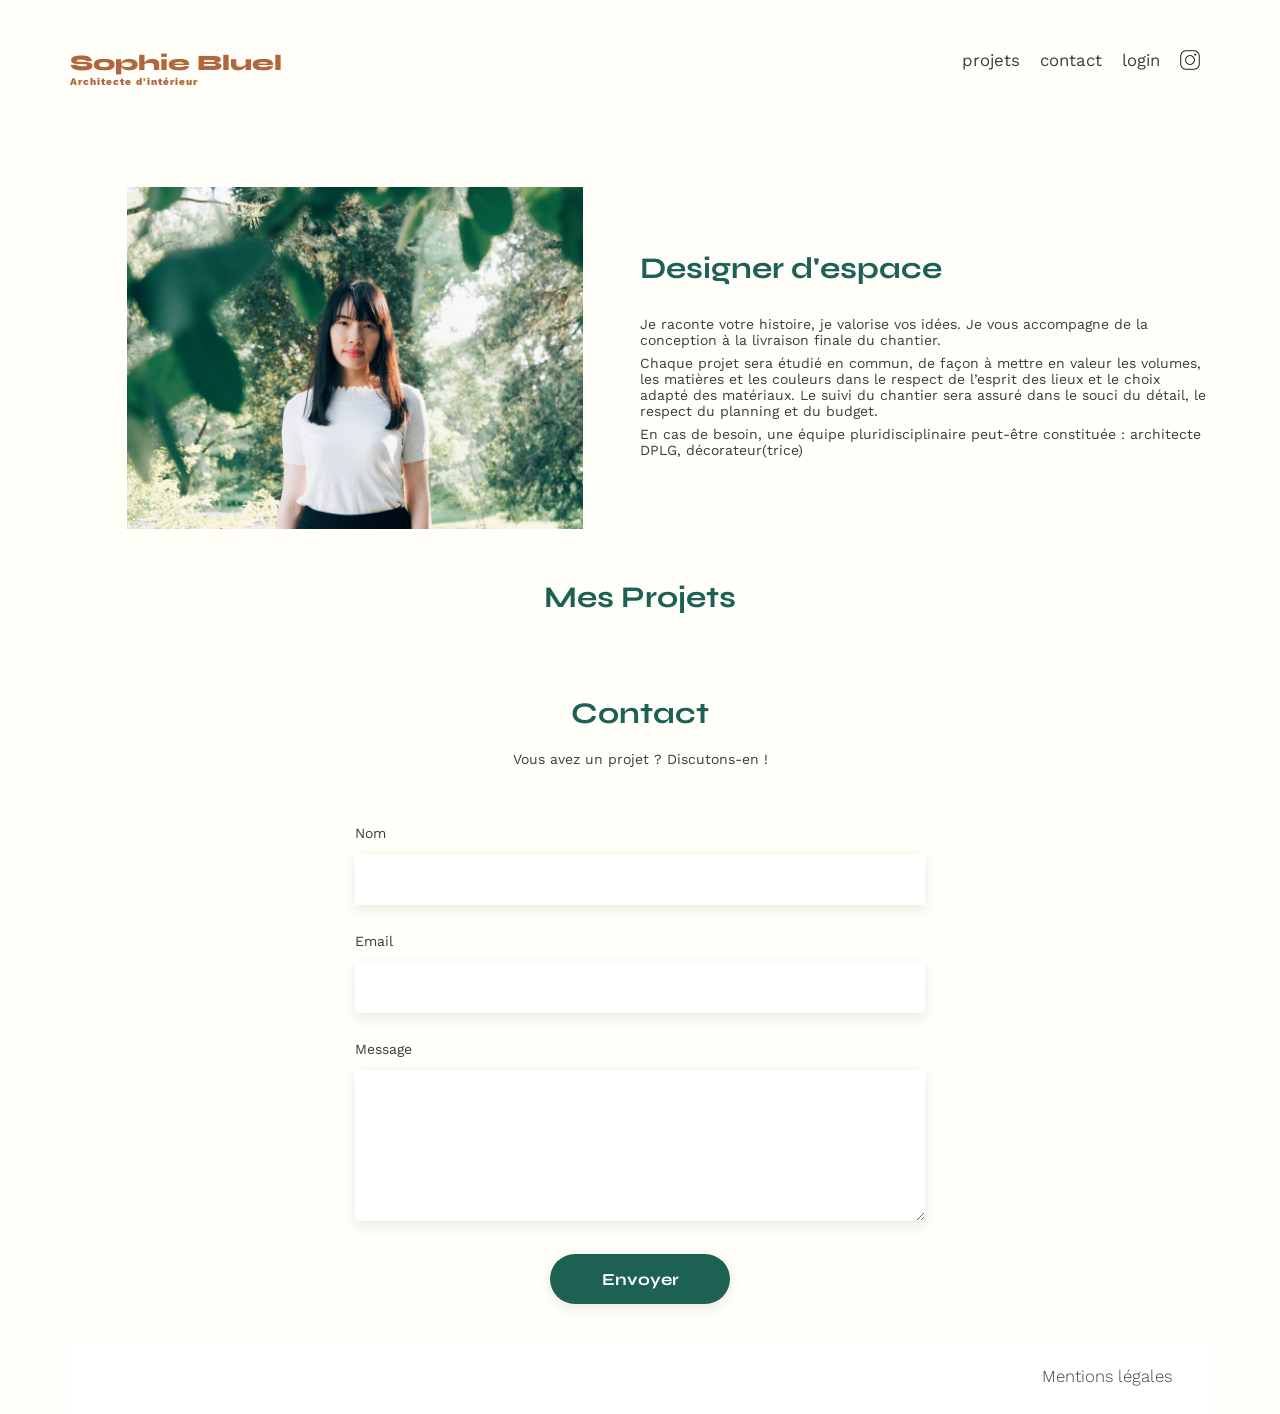
==== FrontEnd/index.html @ 638d8d68 "Improve CSS to better match Figma design" ====
<!DOCTYPE html>
<html lang="fr">

<head>
	<meta charset="UTF-8">
	<title>Sophie Bluel - Architecte d'intérieur</title>
	<meta name="viewport" content="width=device-width, initial-scale=1.0">
	<link rel="preconnect" href="https://fonts.googleapis.com">
	<link rel="preconnect" href="https://fonts.gstatic.com" crossorigin>
	<link href="https://fonts.googleapis.com/css2?family=Syne:wght@700;800&family=Work+Sans&display=swap"
		rel="stylesheet">
	<meta name="description" content="">
	<link rel="stylesheet" href="./assets/style.css">

</head>

<body>
	<header>
		<h1>Sophie Bluel <span>Architecte d'intérieur</span></h1>
		<nav>
			<ul>
				<li>projets</li>
				<li><a href="#contact">contact</a></li>
				<li><a href="login.html" class="login-link">login</a></li>
				<li><img src="./assets/icons/instagram.png" alt="Instagram" class="instagram-icon"></li>
			</ul>
		</nav>
	</header>
	<main>
		<section id="introduction">
			<figure>
				<img src="./assets/images/sophie-bluel.png" alt="">
			</figure>
			<article>
				<h2>Designer d'espace</h2>
				<p>Je raconte votre histoire, je valorise vos idées. Je vous accompagne de la conception à la livraison
					finale du chantier.</p>
				<p>Chaque projet sera étudié en commun, de façon à mettre en valeur les volumes, les matières et les
					couleurs dans le respect de l’esprit des lieux et le choix adapté des matériaux. Le suivi du
					chantier sera assuré dans le souci du détail, le respect du planning et du budget.</p>
				<p>En cas de besoin, une équipe pluridisciplinaire peut-être constituée : architecte DPLG,
					décorateur(trice)</p>
			</article>
		</section>
		<section id="portfolio">
			<h2>Mes Projets</h2>
			<div class="gallery"></div>
		</section>
		<section id="contact">
			<h2>Contact</h2>
			<p>Vous avez un projet ? Discutons-en !</p>
			<form action="#" method="post">
				<label for="name">Nom</label>
				<input type="text" name="name" id="name">
				<label for="email">Email</label>
				<input type="email" name="email" id="email">
				<label for="message">Message</label>
				<textarea name="message" id="message" cols="30" rows="10"></textarea>
				<input type="submit" value="Envoyer">
			</form>
		</section>
	</main>

	<footer>
		<p></p>
		<nav>
			<ul>
				<li>Mentions légales</li>
			</ul>
		</nav>
	</footer>
	<script type="module" src="js/api.js"></script>
	<script type="module" src="js/gallery.js"></script>
</body>

</html>
---- FrontEnd/assets/style.css ----
*,
*::before,
*:after{
	margin: 0;
	padding: 0;
	box-sizing: border-box;
}

:root{
	--main-color: rgba(61, 61, 61, 1);
	--main-background-color:rgba(255, 254, 248, 1);
}

body {
	max-width: 1140px;
	margin: auto;
	font-family: 'Work Sans';
	font-size: 14px;
	background-color: var(--main-background-color) ;
	display: flex;
	flex-direction: column;
	min-height: 100vh;
	color: var(--main-color)
}

a{
	text-decoration: none;
	color: var(--main-color);
	
}

ol,
ul {
	list-style: none;
}

main{
	flex: 1;
}

header {
	display: flex;
	justify-content: space-between;
	margin: 50px 0
}

header nav ul{
	display: flex;
	align-items: center;
}


.instagram-icon{
	width: 20px;
	display: block;

}

.login-link {
	cursor: pointer;
}

section {
	margin: 50px 0
}

h1 {
	display: flex;
	flex-direction: column;
	font-family: 'Syne';
	font-size: 22px;
	font-weight: 800;
	color: #B1663C
}

h1>span {
	font-family: 'Work Sans';
	font-size: 10px;
	letter-spacing: 0.1em;
	;
}

h2 {
	font-family: 'Syne';
	font-weight: 700;
	font-size: 30px;
	color: #1D6154
}

nav ul {
	display: flex;
	align-items: center;
	list-style-type: none;
}

nav li {
	padding: 0 10px;
	font-size: 1.2em;
}

li:hover {
	color: #B1663C;
}

#introduction {
	display: flex;
	align-items: center;
}

#introduction figure {
	flex: 1
}

#introduction img {
	display: block;
	margin: auto;
	width: 80%;
}

#introduction article {
	flex: 1
}

#introduction h2 {
	margin-bottom: 1em;
}

#introduction p {
	margin-bottom: 0.5em;
}

.filters-container {
	display: flex;
	justify-content: center;
	gap: 15px;
}

#portfolio h2 {
	text-align: center;
	margin-bottom: 1em;
}

/********** Filters buttons ************/
.filters-container button {
	font-family: "syne";
	font-weight: 700;
	font-size: 16px;
	font-style: bold;
	margin-bottom: 30px;
	border: 1px solid rgba(29, 97, 84, 1);
	background-color: transparent;
	padding: 8px 20px;
	border-radius: 60px;
	color: rgba(29, 97, 84, 1);
	transition: transform .3s ease, background-color .3s ease, color .3s ease;
}

.filters-container button:active {
	transform: translateY(2px);
}

.filters-container button:focus {
	background-color: #1D6154;
	color: white;
}

/*****************************************/

.gallery {
	width: 100%;
	display: grid;
	grid-template-columns: 1fr 1fr 1fr;
	grid-column-gap: 20px;
	grid-row-gap: 20px;
}

.gallery img {
	width: 100%;

}

#contact {
	width: 50%;
	margin: auto;
}

#contact>* {
	text-align: center;

}

#contact h2 {
	margin-bottom: 20px;
}

#contact form {
	text-align: left;
	margin-top: 30px;
	display: flex;
	flex-direction: column;
}

#contact input {
	height: 50px;
	font-size: 1.2em;
	border: none;
	box-shadow: 0px 4px 14px rgba(0, 0, 0, 0.09);
}

#contact label {
	margin: 2em 0 1em 0;
}

#contact textarea {
	border: none;
	box-shadow: 0px 4px 14px rgba(0, 0, 0, 0.09);
}

input[type="submit"] {
	font-family: 'Syne';
	font-weight: 700;
	color: white;
	background-color: #1D6154;
	margin: 2em auto;
	width: 180px;
	text-align: center;
	border-radius: 60px;
}

footer {
	background-color: white;
}



footer nav ul {
	display: flex;
	justify-content: flex-end;
	margin: 2em;
	font-weight: 300;
}


#login {
	display: flex;
	justify-content: center;
	align-items: center;
}

#login form {
	display: flex;
	flex-direction: column;
	justify-content: center;
	align-items: center;
	gap: 35px;
}

#login a{
	color: rgba(61, 61, 61, 1);
	text-decoration:underline;
}

.input-container {
	display: flex;
	flex-direction: column;
	gap: 8px;
}

#connect {
	margin: 0;
	border: none;
	padding: 10px 15px;
}

#mail,
#password {
	width: 379px;
	height: 51px;
	border: none;
	box-shadow: 0 4px 14px rgba(0, 0, 0, 0.09);
}

label {
	font-weight: 500px;
}
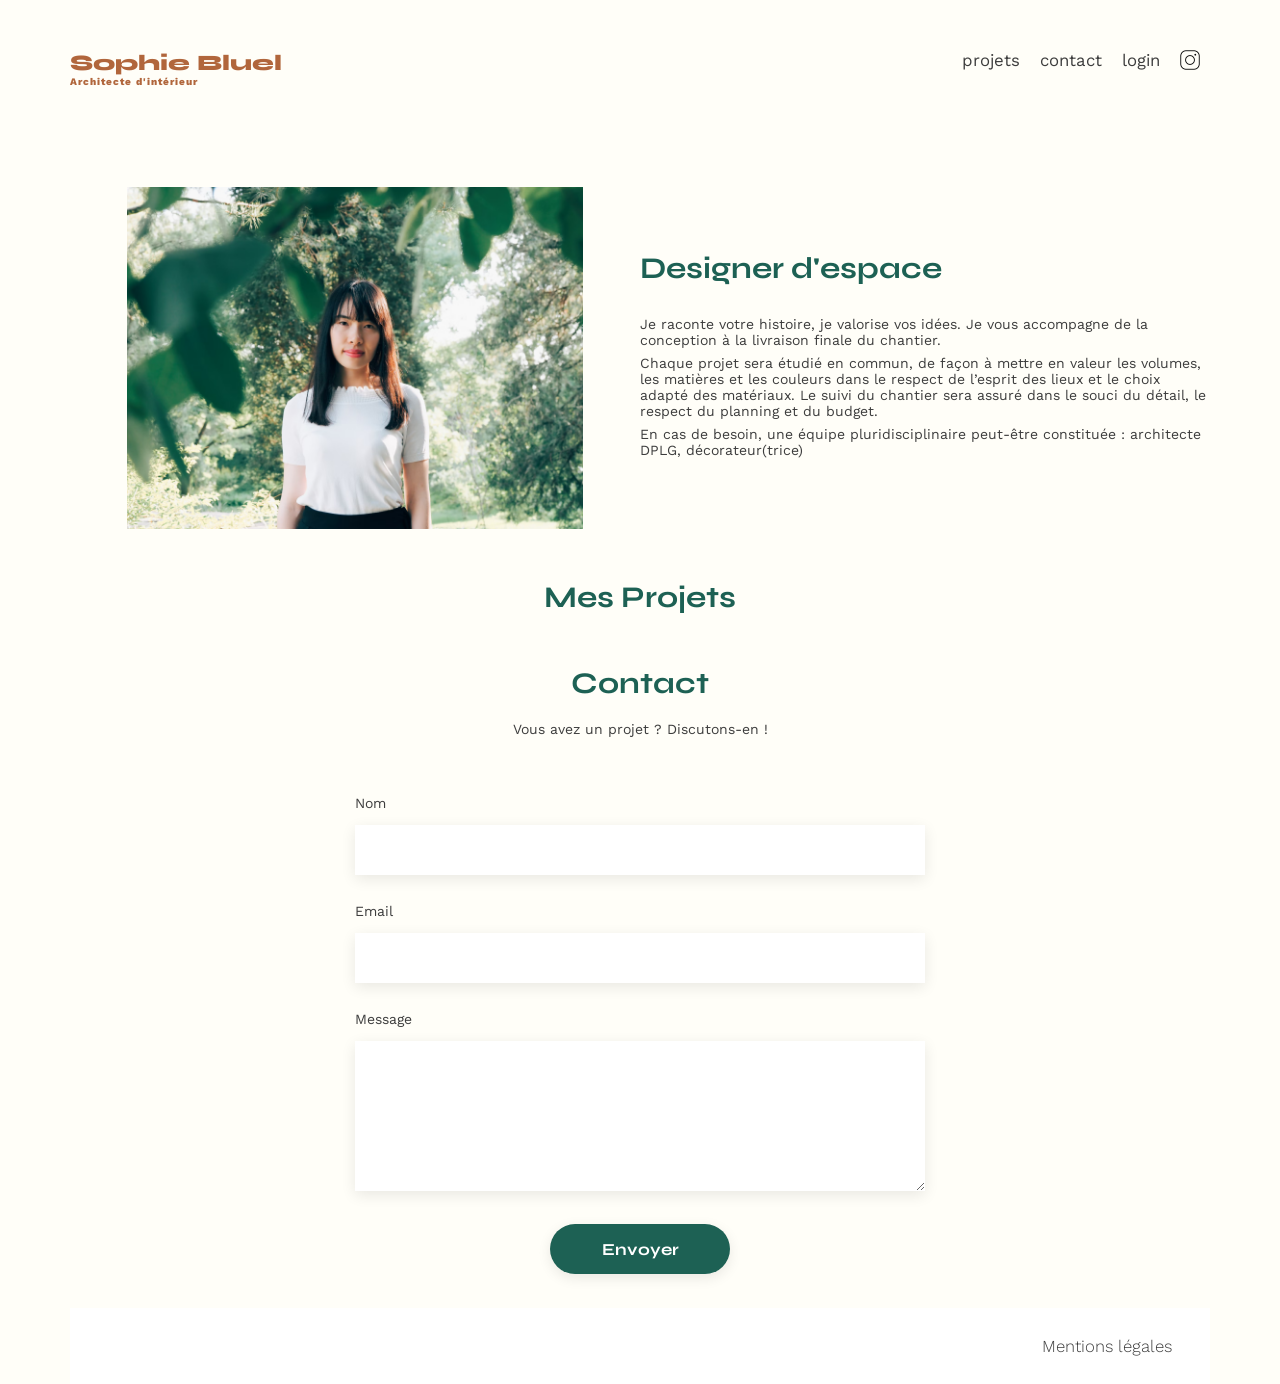
==== commit d94752cf: "Add edit button" ====
--- a/FrontEnd/index.html
+++ b/FrontEnd/index.html
@@ -43,7 +43,7 @@
 			</article>
 		</section>
 		<section id="portfolio">
-			<h2>Mes Projets</h2>
+			<h2 class="portfolio-title">Mes Projets</h2>
 			<div class="gallery"></div>
 		</section>
 		<section id="contact">
@@ -69,8 +69,11 @@
 			</ul>
 		</nav>
 	</footer>
-	<script type="module" src="js/api.js"></script>
-	<script type="module" src="js/gallery.js"></script>
+	<script type="module" src="./js/api.js"></script>
+	<script type="module" src="./js/gallery.js"></script>
+	<script type="module" src="./js/edit.js"></script>
+	<script type="module" src="./js/logout.js"></script>
+
 </body>
 
 </html>
--- a/FrontEnd/assets/style.css
+++ b/FrontEnd/assets/style.css
@@ -23,6 +23,20 @@
 	color: var(--main-color)
 }
 
+.editing-mode-hero{
+	height: 59px;
+	background-color: rgba(0, 0, 0, 1);
+	color: white;
+	display: flex;
+	justify-content: center;
+	align-items: center;
+	gap: 10px;
+}
+
+.edit-mode-icon{
+	height: 15.58px;
+}
+
 a{
 	text-decoration: none;
 	color: var(--main-color);
@@ -133,12 +147,41 @@
 	display: flex;
 	justify-content: center;
 	gap: 15px;
-}
-
-#portfolio h2 {
+	margin-top: 1rem;
+}
+
+/******* Editing mode *********/
+.portfolio-header{
+	display: flex;
+	justify-content: center;
+	align-items: center;
+	gap: 40px;
+	margin: 92px 0;
+}
+
+.editing-button{
+	display: flex;
+	gap: 10px;
+	border: none;
+	background: none;
+	font-size: 14px;
+	font-family:"work sans";
+	cursor: pointer;
+	transition: transform .1s ease;
+}
+
+.editing-button:active{
+	transform: translateY(2px);
+}
+
+.editing-button img{
+	height: 15.58px;
+}
+
+#portfolio h2{
 	text-align: center;
-	margin-bottom: 1em;
-}
+}
+
 
 /********** Filters buttons ************/
 .filters-container button {
@@ -282,4 +325,8 @@
 
 label {
 	font-weight: 500px;
+}
+
+.login-error-message{
+	color: red;
 }
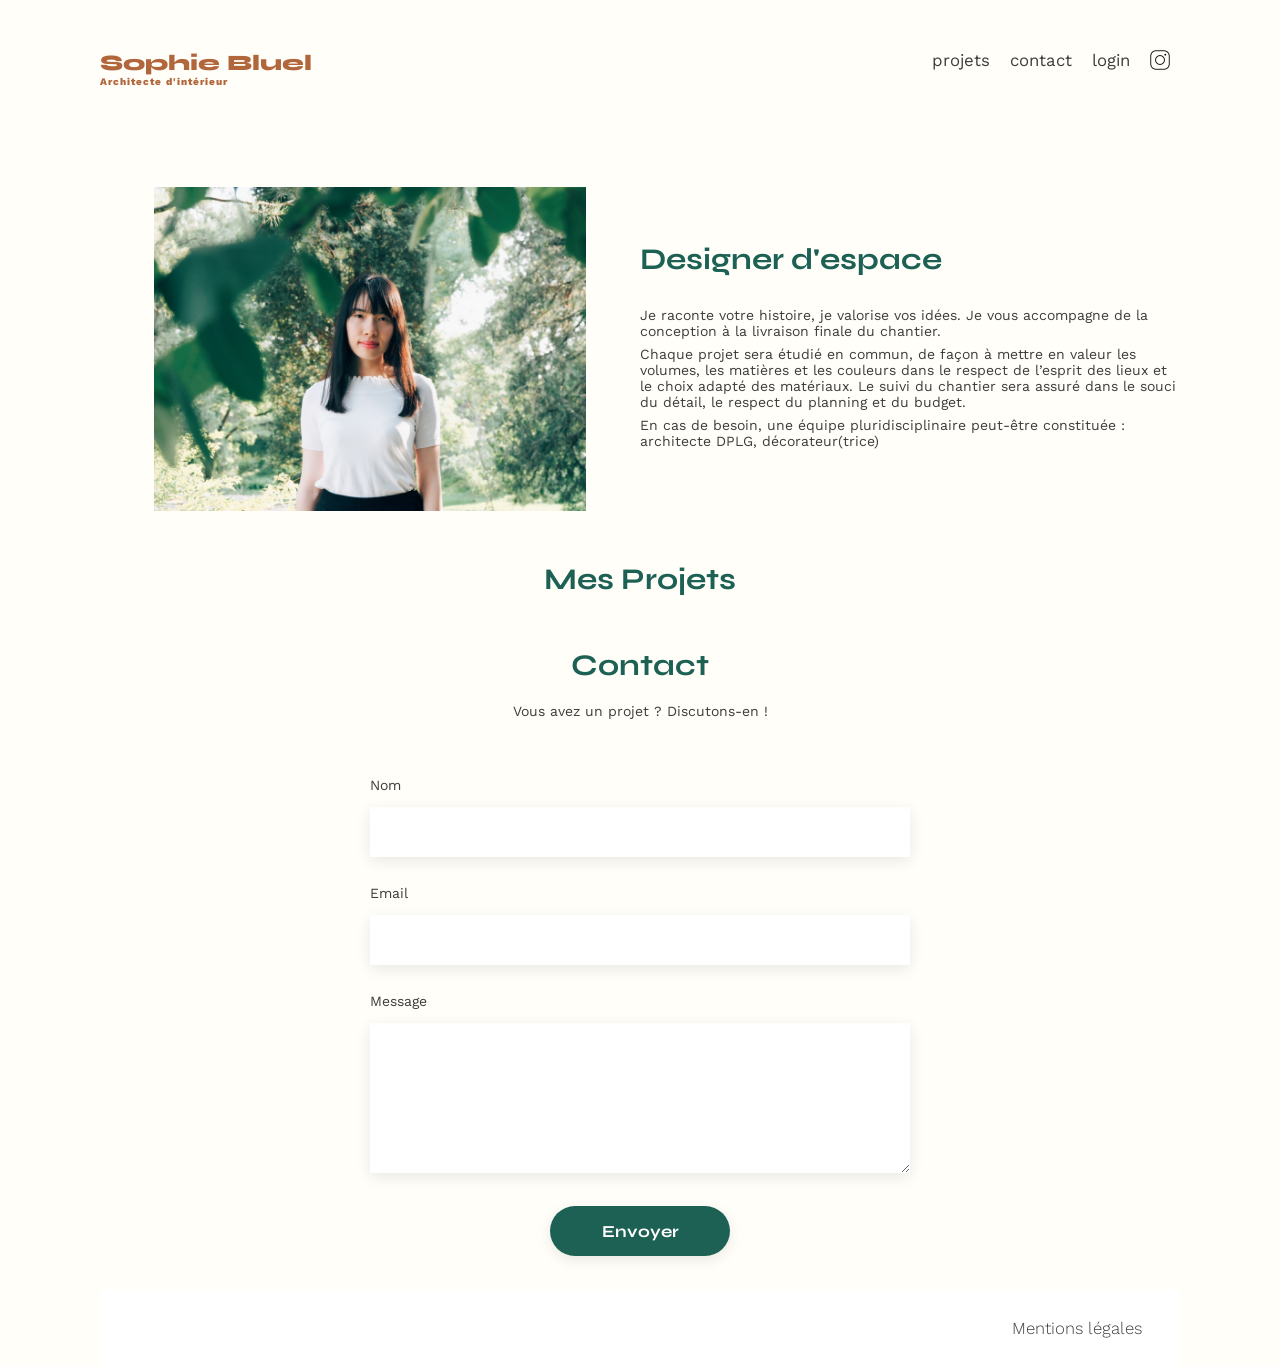
==== commit c50131e3: "Add photo-upload modal view" ====
--- a/FrontEnd/index.html
+++ b/FrontEnd/index.html
@@ -60,7 +60,6 @@
 			</form>
 		</section>
 	</main>
-
 	<footer>
 		<p></p>
 		<nav>
@@ -72,7 +71,7 @@
 	<script type="module" src="./js/api.js"></script>
 	<script type="module" src="./js/gallery.js"></script>
 	<script type="module" src="./js/edit.js"></script>
-	<script type="module" src="./js/logout.js"></script>
+	<script type="module" src="./js/modal.js"></script>
 
 </body>
 
--- a/FrontEnd/assets/style.css
+++ b/FrontEnd/assets/style.css
@@ -1,29 +1,33 @@
 *,
 *::before,
-*:after{
+*:after {
 	margin: 0;
 	padding: 0;
 	box-sizing: border-box;
 }
 
-:root{
+:root {
 	--main-color: rgba(61, 61, 61, 1);
-	--main-background-color:rgba(255, 254, 248, 1);
+	--main-background-color: rgba(255, 254, 248, 1);
 }
 
 body {
-	max-width: 1140px;
-	margin: auto;
+	width: 100%;
+	max-width: 1440px;
+	margin: 0 auto;
+	padding: 0 100px;
 	font-family: 'Work Sans';
 	font-size: 14px;
-	background-color: var(--main-background-color) ;
+	background-color: var(--main-background-color);
 	display: flex;
 	flex-direction: column;
 	min-height: 100vh;
-	color: var(--main-color)
-}
-
-.editing-mode-hero{
+	color: var(--main-color);
+	position: relative;
+}
+
+.editing-mode-hero {
+	width: 100%;
 	height: 59px;
 	background-color: rgba(0, 0, 0, 1);
 	color: white;
@@ -31,16 +35,19 @@
 	justify-content: center;
 	align-items: center;
 	gap: 10px;
-}
-
-.edit-mode-icon{
+	position: fixed;
+	left: 0;
+	top: 0;
+}
+
+.edit-mode-icon {
 	height: 15.58px;
 }
 
-a{
+a {
 	text-decoration: none;
 	color: var(--main-color);
-	
+
 }
 
 ol,
@@ -48,7 +55,7 @@
 	list-style: none;
 }
 
-main{
+main {
 	flex: 1;
 }
 
@@ -58,13 +65,13 @@
 	margin: 50px 0
 }
 
-header nav ul{
-	display: flex;
-	align-items: center;
-}
-
-
-.instagram-icon{
+header nav ul {
+	display: flex;
+	align-items: center;
+}
+
+
+.instagram-icon {
 	width: 20px;
 	display: block;
 
@@ -151,7 +158,7 @@
 }
 
 /******* Editing mode *********/
-.portfolio-header{
+.portfolio-header {
 	display: flex;
 	justify-content: center;
 	align-items: center;
@@ -159,26 +166,26 @@
 	margin: 92px 0;
 }
 
-.editing-button{
+.editing-button {
 	display: flex;
 	gap: 10px;
 	border: none;
 	background: none;
 	font-size: 14px;
-	font-family:"work sans";
+	font-family: "work sans";
 	cursor: pointer;
 	transition: transform .1s ease;
 }
 
-.editing-button:active{
+.editing-button:active {
 	transform: translateY(2px);
 }
 
-.editing-button img{
+.editing-button img {
 	height: 15.58px;
 }
 
-#portfolio h2{
+#portfolio h2 {
 	text-align: center;
 }
 
@@ -298,9 +305,9 @@
 	gap: 35px;
 }
 
-#login a{
+#login a {
 	color: rgba(61, 61, 61, 1);
-	text-decoration:underline;
+	text-decoration: underline;
 }
 
 .input-container {
@@ -327,6 +334,233 @@
 	font-weight: 500px;
 }
 
-.login-error-message{
+.login-error-message {
 	color: red;
+}
+
+/*************** Gallery photo modal ***********/
+.modal-background {
+	height: 100%;
+	width: 100%;
+	background-color: rgba(0, 0, 0, 0.3);
+	position: fixed;
+	z-index: 1;
+	top: 0;
+	left: 0;
+	justify-content: center;
+	align-items: center;
+}
+
+.modal {
+	border-radius: 10px;
+	padding: 50px 100px;
+	display: flex;
+	flex-direction: column;
+	gap: 50px;
+	background-color: rgba(255, 255, 255, 1);
+	position: relative;
+	z-index: 2;
+	width: 650px;
+}
+
+.modal h3,
+.add-photo-modal h3 {
+	text-align: center;
+	font-size: 26px;
+	font-weight: 400;
+	font-family: "work sans";
+	color: rgba(0, 0, 0, 1);
+}
+
+.xmark-btn {
+	cursor: pointer;
+	background-color: transparent;
+	position: absolute;
+	top: 50px;
+	right: 50px;
+	border: none;
+	transition: transform .1s ease;
+}
+
+.xmark-btn img {
+	height: 20px;
+}
+
+.xmark-btn:active {
+	transform: scale(.9);
+}
+
+.modal-gallery {
+	display: grid;
+	grid-template-columns: repeat(5, 1fr);
+	grid-auto-rows: 102.57px;
+	column-gap: 12px;
+	row-gap: 30px;
+	width: 100%;
+	border-bottom: 1px solid rgba(179, 179, 179, 1);
+	padding-bottom: 50px;
+}
+
+.modal-gallery_item {
+	position: relative;
+}
+
+.modal-gallery_image {
+	width: 100%;
+	height: 100%;
+	object-fit: cover;
+}
+
+.trashcan-btn {
+	background-color: black;
+	height: 17px;
+	width: 17px;
+	border-radius: 3px;
+	border: none;
+	display: flex;
+	justify-content: center;
+	align-items: center;
+	position: absolute;
+	top: 5px;
+	right: 5px;
+	cursor: pointer;
+	transition: transform .2s ease;
+}
+
+.trashcan-btn:active {
+	transform: scale(.92);
+}
+
+.trashcan-btn img {
+	height: 11px;
+}
+
+.modal-btn {
+	font-family: 'Syne';
+	font-weight: 700;
+	color: white;
+	background-color: #1D6154;
+	margin: 2em auto;
+	width: 180px;
+	text-align: center;
+	border-radius: 60px;
+	border: none;
+	padding: 10px 10px;
+	margin: 0 auto;
+	cursor: pointer;
+	transition: transform .3s ease;
+}
+
+.modal-btn:active {
+	transform: translateY(2px);
+}
+
+/*************** Add photo modal ***********/
+.add-photo-modal {
+	border-radius: 10px;
+	padding: 50px 100px;
+	display: flex;
+	flex-direction: column;
+	gap: 30px;
+	background-color: rgba(255, 255, 255, 1);
+	position: absolute;
+	z-index: 3;
+	width: 650px;
+}
+
+.return-btn{
+	cursor: pointer;
+	border: none;
+	background: none;
+	position: absolute;
+	top: 26px;
+	left: 30px;
+	transition: transform .3s ease;
+}
+
+.return-btn:active{
+	transform: scale(.9);
+}
+
+.return-btn img{
+	height: 30px;
+}
+
+.close-addphoto_btn{
+	cursor: pointer;
+	border: none;
+	background: none;
+	position: absolute;
+	top: 26px;
+	right: 30px;
+	transition: transform .3s ease;
+}
+
+.close-addphoto_btn:active{
+	transform: scale(.9);
+}
+
+.close-addphoto_btn img{
+	height: 30px;
+}
+
+.add-photo_form {
+	display: flex;
+	gap: 20px;
+	flex-direction: column;
+	justify-content: center;
+	align-items: center;
+}
+
+.add-photo_form button {
+	font-size: 14px;
+	font-family: "work sans";
+	font-weight: 500;
+	background-color: rgba(203, 214, 220, 1);
+	color: rgba(48, 102, 133, 1);
+}
+
+.input-box{
+	width: 100%;
+	display: flex;
+	flex-direction: column;
+	gap: 10px;
+}
+
+.input-box input,
+.input-box select{
+	height: 50px;
+	font-size: 1.2em;
+	border: none;
+	box-shadow: 0px 4px 14px rgba(0, 0, 0, 0.09);
+	width: 100%;
+	padding: 10px;
+}
+
+.line-box{
+	padding-bottom: 47px;
+	border-bottom: 1px solid rgba(179, 179, 179, 1);
+}
+
+.add-photo-upload_box {
+	width: 100%;
+	padding: 20px;
+	margin-bottom: 10px;
+	background-color: rgba(232, 241, 246, 1);
+	border-radius: 3px;
+	display: flex;
+	gap: 8px;
+	flex-direction: column;
+	justify-content: center;
+	align-items: center;
+}
+
+.add-photo-upload_box img {
+	height: 76px;
+}
+
+.photo-submit-btn{
+	color: rgb(255, 255, 255);
+	background-color: rgba(167, 167, 167, 1);
+	margin-top: 12px;
 }
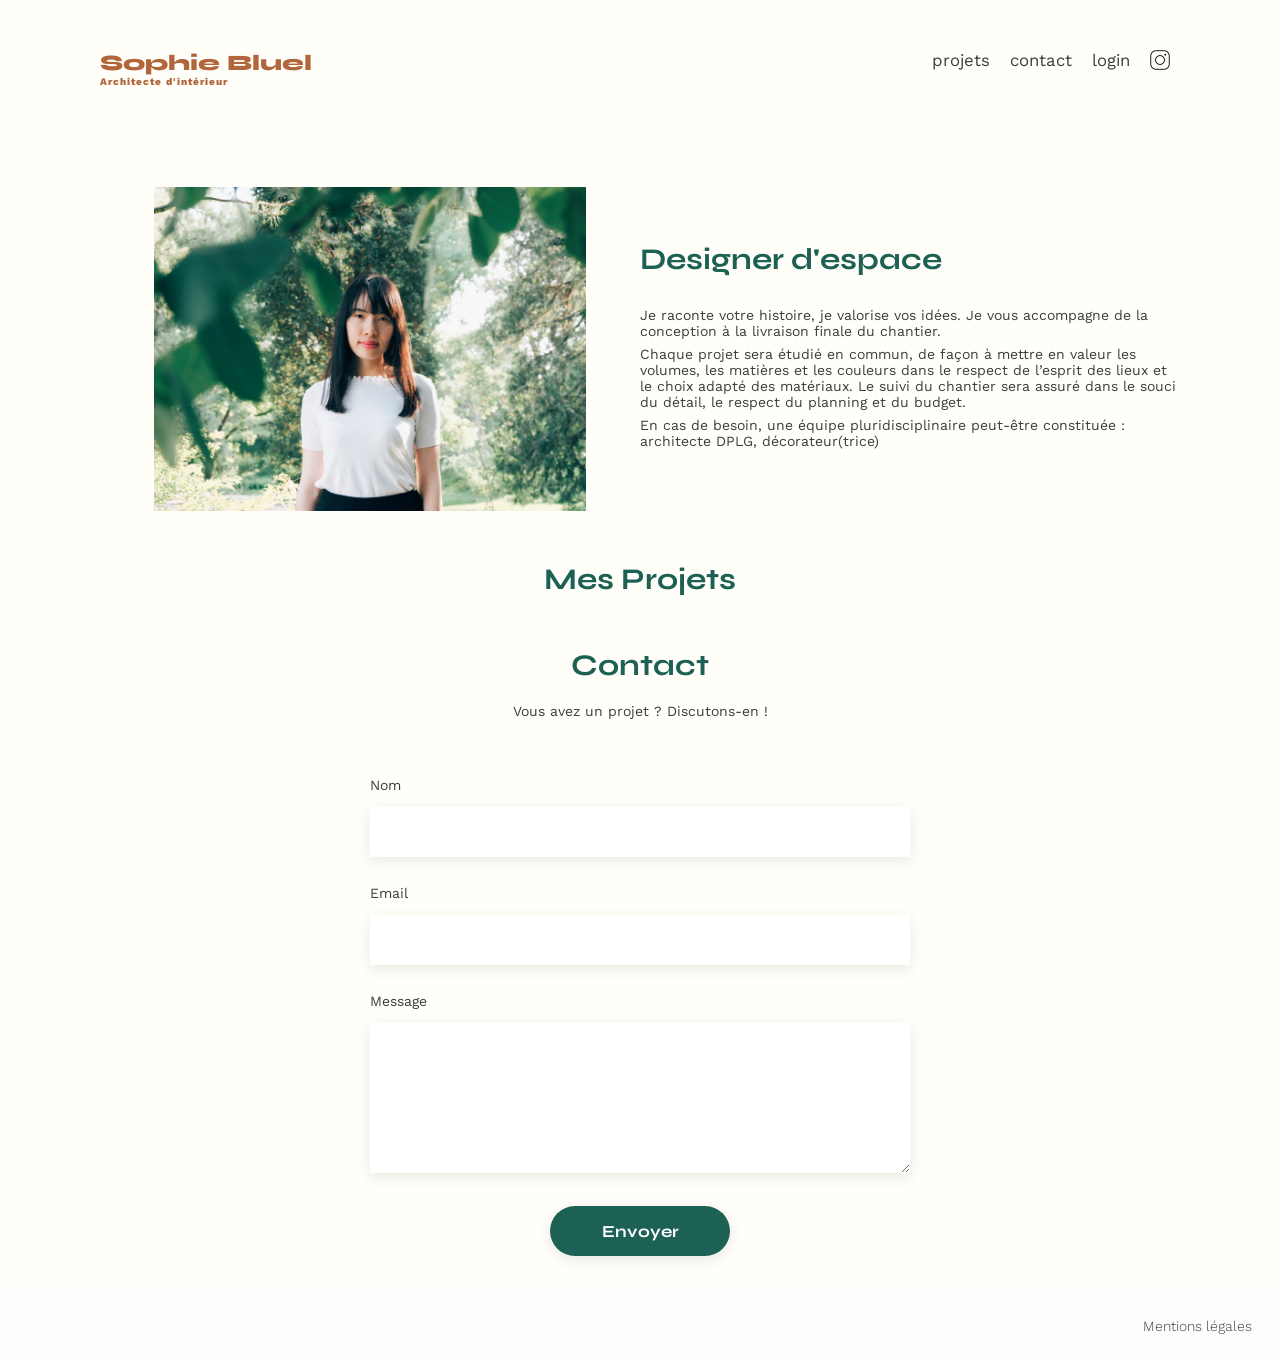
==== commit 5fe89431: "Add responsive design" ====
--- a/FrontEnd/index.html
+++ b/FrontEnd/index.html
@@ -17,14 +17,15 @@
 <body>
 	<header>
 		<h1>Sophie Bluel <span>Architecte d'intérieur</span></h1>
-		<nav>
+		<nav class="nav-hamburger">
 			<ul>
-				<li>projets</li>
+				<li><a href="index.html">projets</a></li>
 				<li><a href="#contact">contact</a></li>
 				<li><a href="login.html" class="login-link">login</a></li>
 				<li><img src="./assets/icons/instagram.png" alt="Instagram" class="instagram-icon"></li>
 			</ul>
 		</nav>
+
 	</header>
 	<main>
 		<section id="introduction">
@@ -61,18 +62,12 @@
 		</section>
 	</main>
 	<footer>
-		<p></p>
-		<nav>
-			<ul>
-				<li>Mentions légales</li>
-			</ul>
-		</nav>
+		<a>Mentions légales</a>
 	</footer>
 	<script type="module" src="./js/api.js"></script>
 	<script type="module" src="./js/gallery.js"></script>
 	<script type="module" src="./js/edit.js"></script>
 	<script type="module" src="./js/modal.js"></script>
-
 </body>
 
 </html>
--- a/FrontEnd/assets/style.css
+++ b/FrontEnd/assets/style.css
@@ -70,6 +70,10 @@
 	align-items: center;
 }
 
+.menu-hamburger {
+	display: none;
+}
+
 
 .instagram-icon {
 	width: 20px;
@@ -98,7 +102,6 @@
 	font-family: 'Work Sans';
 	font-size: 10px;
 	letter-spacing: 0.1em;
-	;
 }
 
 h2 {
@@ -108,6 +111,14 @@
 	color: #1D6154
 }
 
+h3 {
+	text-align: center;
+	font-size: 26px;
+	font-weight: 400;
+	font-family: "work sans";
+	color: rgba(0, 0, 0, 1);
+}
+
 nav ul {
 	display: flex;
 	align-items: center;
@@ -191,7 +202,7 @@
 
 
 /********** Filters buttons ************/
-.filters-container button {
+.filter-btn {
 	font-family: "syne";
 	font-weight: 700;
 	font-size: 16px;
@@ -205,11 +216,12 @@
 	transition: transform .3s ease, background-color .3s ease, color .3s ease;
 }
 
-.filters-container button:active {
+.filter-btn:active {
 	transform: translateY(2px);
 }
 
-.filters-container button:focus {
+
+.active {
 	background-color: #1D6154;
 	color: white;
 }
@@ -278,12 +290,15 @@
 }
 
 footer {
-	background-color: white;
-}
-
-
-
-footer nav ul {
+	background-color: rgb(253, 253, 253);
+	width: 100vw;
+	margin-left: -100px;
+	margin-right: -100px;
+}
+
+
+
+footer a {
 	display: flex;
 	justify-content: flex-end;
 	margin: 2em;
@@ -347,29 +362,24 @@
 	z-index: 1;
 	top: 0;
 	left: 0;
-	justify-content: center;
-	align-items: center;
-}
-
-.modal {
+	display: flex;
+	justify-content: center;
+	align-items: center;
+}
+
+.gallery-modal {
 	border-radius: 10px;
 	padding: 50px 100px;
 	display: flex;
 	flex-direction: column;
-	gap: 50px;
 	background-color: rgba(255, 255, 255, 1);
 	position: relative;
 	z-index: 2;
 	width: 650px;
 }
 
-.modal h3,
-.add-photo-modal h3 {
-	text-align: center;
-	font-size: 26px;
-	font-weight: 400;
-	font-family: "work sans";
-	color: rgba(0, 0, 0, 1);
+.gallery-modal h3 {
+	margin-bottom: 46px;
 }
 
 .xmark-btn {
@@ -383,14 +393,14 @@
 }
 
 .xmark-btn img {
-	height: 20px;
+	height: 30px;
 }
 
 .xmark-btn:active {
 	transform: scale(.9);
 }
 
-.modal-gallery {
+.gallery-modal_grid {
 	display: grid;
 	grid-template-columns: repeat(5, 1fr);
 	grid-auto-rows: 102.57px;
@@ -405,13 +415,13 @@
 	position: relative;
 }
 
-.modal-gallery_image {
+.modal-gallery_photo {
 	width: 100%;
 	height: 100%;
 	object-fit: cover;
 }
 
-.trashcan-btn {
+.delete-work_btn {
 	background-color: black;
 	height: 17px;
 	width: 17px;
@@ -427,11 +437,11 @@
 	transition: transform .2s ease;
 }
 
-.trashcan-btn:active {
+.delete-work_btn:active {
 	transform: scale(.92);
 }
 
-.trashcan-btn img {
+.delete-work_btn img {
 	height: 11px;
 }
 
@@ -446,9 +456,18 @@
 	border-radius: 60px;
 	border: none;
 	padding: 10px 10px;
-	margin: 0 auto;
+	margin: 32px auto 0;
 	cursor: pointer;
 	transition: transform .3s ease;
+}
+
+.upload-submit_btn {
+	color: rgb(255, 255, 255);
+	background-color: rgb(167, 167, 167);
+}
+
+.enable {
+	background-color: #1D6154;
 }
 
 .modal-btn:active {
@@ -456,7 +475,7 @@
 }
 
 /*************** Add photo modal ***********/
-.add-photo-modal {
+.upload-modal {
 	border-radius: 10px;
 	padding: 50px 100px;
 	display: flex;
@@ -468,7 +487,7 @@
 	width: 650px;
 }
 
-.return-btn{
+.return-btn {
 	cursor: pointer;
 	border: none;
 	background: none;
@@ -478,15 +497,15 @@
 	transition: transform .3s ease;
 }
 
-.return-btn:active{
+.return-btn:active {
 	transform: scale(.9);
 }
 
-.return-btn img{
+.return-btn img {
 	height: 30px;
 }
 
-.close-addphoto_btn{
+.close-upload-modal_btn {
 	cursor: pointer;
 	border: none;
 	background: none;
@@ -496,11 +515,11 @@
 	transition: transform .3s ease;
 }
 
-.close-addphoto_btn:active{
+.close-upload-modal_btn:active {
 	transform: scale(.9);
 }
 
-.close-addphoto_btn img{
+.close-upload-modal_btn img {
 	height: 30px;
 }
 
@@ -512,15 +531,29 @@
 	align-items: center;
 }
 
-.add-photo_form button {
+input[type="file"] {
+	display: none;
+}
+
+.addphoto-btn {
 	font-size: 14px;
 	font-family: "work sans";
 	font-weight: 500;
 	background-color: rgba(203, 214, 220, 1);
 	color: rgba(48, 102, 133, 1);
-}
-
-.input-box{
+	border: none;
+	border-radius: 50px;
+	padding: 10px 15px;
+	cursor: pointer;
+}
+
+.upload-preview {
+	background: none;
+	height: 100%;
+	padding: 0;
+}
+
+.input-box {
 	width: 100%;
 	display: flex;
 	flex-direction: column;
@@ -528,7 +561,7 @@
 }
 
 .input-box input,
-.input-box select{
+.input-box select {
 	height: 50px;
 	font-size: 1.2em;
 	border: none;
@@ -537,13 +570,14 @@
 	padding: 10px;
 }
 
-.line-box{
+.line-box {
 	padding-bottom: 47px;
 	border-bottom: 1px solid rgba(179, 179, 179, 1);
 }
 
-.add-photo-upload_box {
-	width: 100%;
+.upload-box {
+	width: 100%;
+	height: 169px;
 	padding: 20px;
 	margin-bottom: 10px;
 	background-color: rgba(232, 241, 246, 1);
@@ -555,12 +589,61 @@
 	align-items: center;
 }
 
-.add-photo-upload_box img {
+.upload-box img {
 	height: 76px;
 }
 
-.photo-submit-btn{
-	color: rgb(255, 255, 255);
-	background-color: rgba(167, 167, 167, 1);
-	margin-top: 12px;
+.upload-preview_box {
+	padding: 0;
+}
+
+@media (max-width: 767.98px) {
+	body {
+		padding: 20px;
+	}
+
+	header {
+		flex-direction: column;
+		align-items: center;
+		gap: 20px;
+		margin-top: 0;
+		border-bottom: 2px solid rgb(123, 123, 123, 0.1);
+		width: 100vw;
+		margin-left: -20px;
+	}
+
+	header nav {}
+
+	header nav ul {
+		gap: 30px;
+		border-bottom-left-radius: 10px;
+		padding: 10px;
+		width: 30%;
+	}
+
+	#introduction {
+		flex-direction: column;
+		gap: 30px;
+		margin-top: 0px;
+	}
+
+	.filters-container {
+		flex-direction: column;
+		margin: 40px 20px;
+	}
+
+	.filter-btn {
+		margin: 0;
+	}
+
+	#contact {
+		margin: 0;
+		width: 100%;
+	}
+
+	footer {
+		margin-left: -20px;
+		margin-right: -20px;
+		margin-bottom: -20px;
+	}
 }
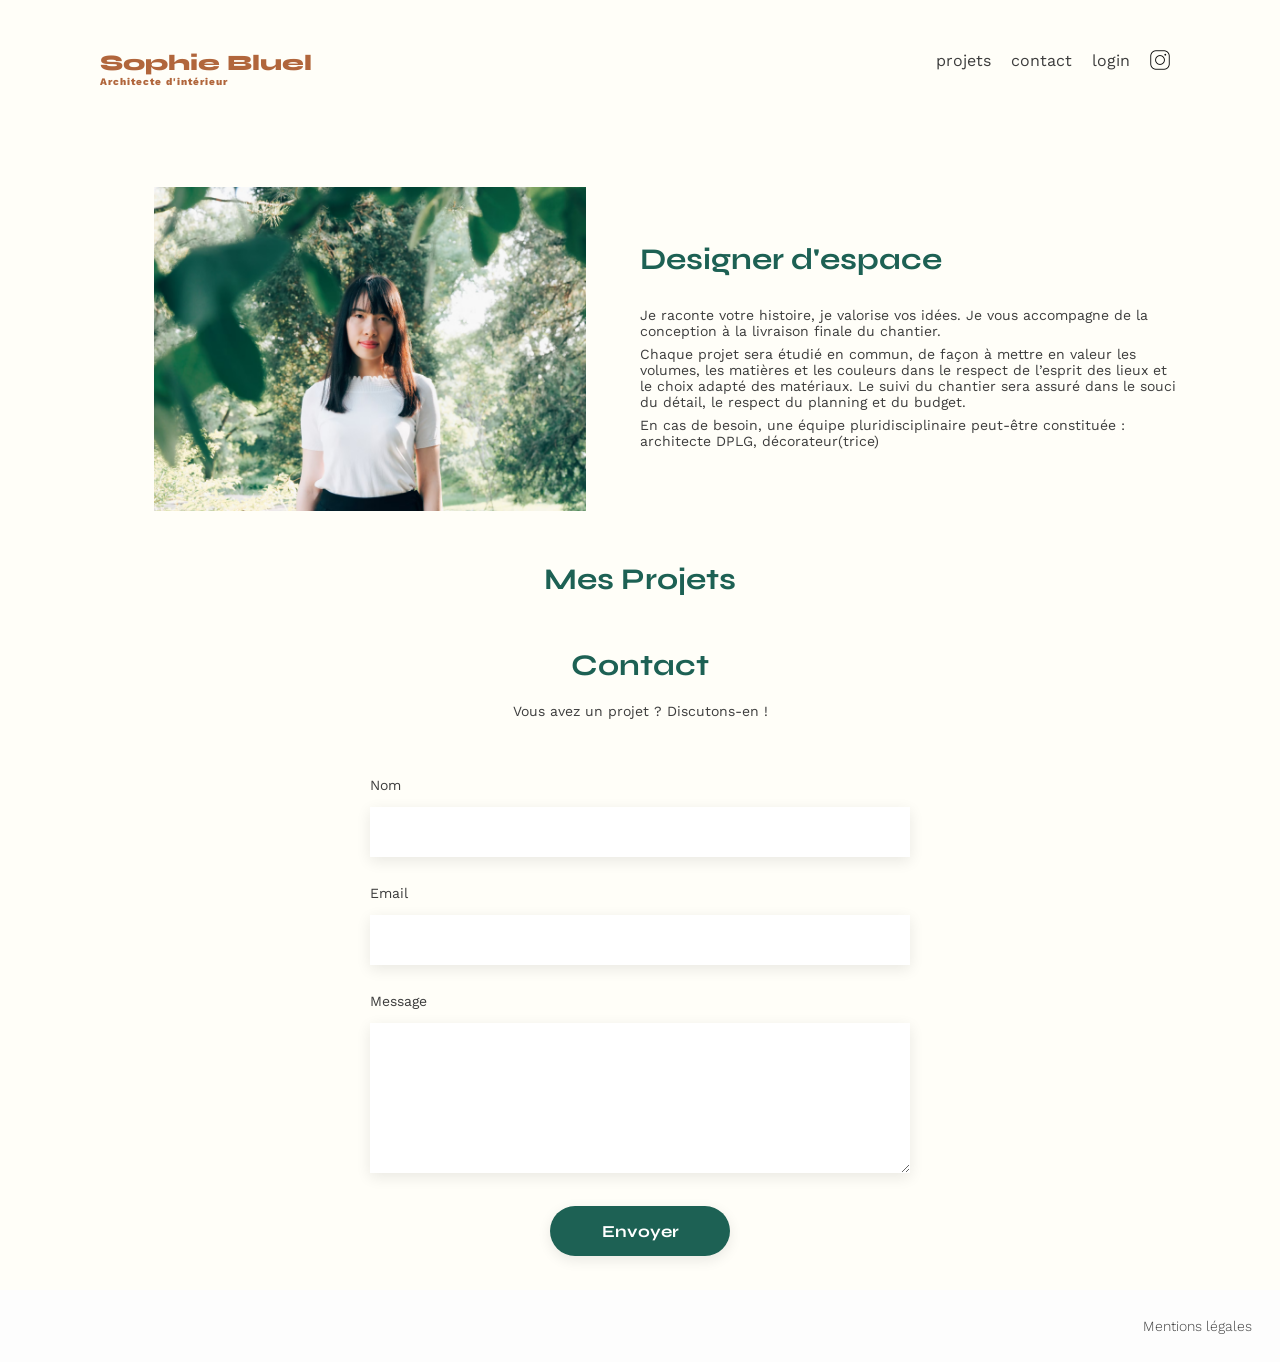
==== commit 5d58dc67: "Fix toast duplication by replacing toggle with DOM removal & Other minor improvement" ====
--- a/FrontEnd/index.html
+++ b/FrontEnd/index.html
@@ -25,12 +25,11 @@
 				<li><img src="./assets/icons/instagram.png" alt="Instagram" class="instagram-icon"></li>
 			</ul>
 		</nav>
-
 	</header>
 	<main>
 		<section id="introduction">
 			<figure>
-				<img src="./assets/images/sophie-bluel.png" alt="">
+				<img src="./assets/images/sophie-bluel.png" alt="photo de Sophie Bluel">
 			</figure>
 			<article>
 				<h2>Designer d'espace</h2>
@@ -62,7 +61,7 @@
 		</section>
 	</main>
 	<footer>
-		<a>Mentions légales</a>
+		<a href="#">Mentions légales</a>
 	</footer>
 	<script type="module" src="./js/api.js"></script>
 	<script type="module" src="./js/gallery.js"></script>
--- a/FrontEnd/assets/style.css
+++ b/FrontEnd/assets/style.css
@@ -47,7 +47,10 @@
 a {
 	text-decoration: none;
 	color: var(--main-color);
-
+}
+
+a:hover{
+	font-weight: 700;
 }
 
 ol,
@@ -69,11 +72,6 @@
 	display: flex;
 	align-items: center;
 }
-
-.menu-hamburger {
-	display: none;
-}
-
 
 .instagram-icon {
 	width: 20px;
@@ -127,7 +125,8 @@
 
 nav li {
 	padding: 0 10px;
-	font-size: 1.2em;
+	font-size: 16px;
+	font-weight: 400;
 }
 
 li:hover {
@@ -161,12 +160,6 @@
 	margin-bottom: 0.5em;
 }
 
-.filters-container {
-	display: flex;
-	justify-content: center;
-	gap: 15px;
-	margin-top: 1rem;
-}
 
 /******* Editing mode *********/
 .portfolio-header {
@@ -202,12 +195,18 @@
 
 
 /********** Filters buttons ************/
+.filters-container {
+	display: flex;
+	justify-content: center;
+	gap: 15px;
+	margin: 50px 0;
+}
+
 .filter-btn {
 	font-family: "syne";
 	font-weight: 700;
 	font-size: 16px;
 	font-style: bold;
-	margin-bottom: 30px;
 	border: 1px solid rgba(29, 97, 84, 1);
 	background-color: transparent;
 	padding: 8px 20px;
@@ -238,7 +237,7 @@
 
 .gallery img {
 	width: 100%;
-
+	animation: smoothAppear .3s ease;
 }
 
 #contact {
@@ -267,6 +266,13 @@
 	font-size: 1.2em;
 	border: none;
 	box-shadow: 0px 4px 14px rgba(0, 0, 0, 0.09);
+	cursor: pointer;
+	transition: scale .3s ease;
+}
+
+#contact input:active {
+	transform: scale(.99);
+	background-color: rgba(14, 47, 40, 1);
 }
 
 #contact label {
@@ -335,6 +341,13 @@
 	margin: 0;
 	border: none;
 	padding: 10px 15px;
+	cursor: pointer;
+	transition: scale .3s ease;
+}
+
+#connect:active {
+	background-color: rgba(14, 47, 40, 1);
+	transform: scale(.99);
 }
 
 #mail,
@@ -376,6 +389,7 @@
 	position: relative;
 	z-index: 2;
 	width: 650px;
+	animation: smoothAppear 0.3s ease;
 }
 
 .gallery-modal h3 {
@@ -485,6 +499,7 @@
 	position: absolute;
 	z-index: 3;
 	width: 650px;
+	animation: smoothAppear 0.3s ease;
 }
 
 .return-btn {
@@ -536,15 +551,17 @@
 }
 
 .addphoto-btn {
-	font-size: 14px;
-	font-family: "work sans";
-	font-weight: 500;
+	color: rgba(48, 102, 133, 1);
+	height: 36px;
+	padding: 10px 33px;
+	margin-bottom: 10px;
 	background-color: rgba(203, 214, 220, 1);
-	color: rgba(48, 102, 133, 1);
-	border: none;
 	border-radius: 50px;
-	padding: 10px 15px;
-	cursor: pointer;
+	display: flex;
+	gap: 8px;
+	flex-direction: column;
+	justify-content: center;
+	align-items: center;
 }
 
 .upload-preview {
@@ -553,6 +570,31 @@
 	padding: 0;
 }
 
+.upload-box {
+	width: 100%;
+	padding: 13px 0 19px;
+	margin-bottom: 10px;
+	background-color: rgba(232, 241, 246, 1);
+	border-radius: 3px;
+	display: flex;
+	gap: 8px;
+	flex-direction: column;
+	justify-content: center;
+	align-items: center;
+}
+
+.upload-icon {
+	height: 150px;
+}
+
+.upload-preview_box {
+	padding: 0;
+}
+
+.preview {
+	height: 169px;
+}
+
 .input-box {
 	width: 100%;
 	display: flex;
@@ -575,29 +617,93 @@
 	border-bottom: 1px solid rgba(179, 179, 179, 1);
 }
 
-.upload-box {
-	width: 100%;
-	height: 169px;
-	padding: 20px;
-	margin-bottom: 10px;
-	background-color: rgba(232, 241, 246, 1);
-	border-radius: 3px;
-	display: flex;
-	gap: 8px;
-	flex-direction: column;
-	justify-content: center;
-	align-items: center;
-}
-
-.upload-box img {
-	height: 76px;
-}
-
-.upload-preview_box {
-	padding: 0;
+.toast {
+	display: flex;
+	gap: 20px;
+	position: fixed;
+	z-index: 2;
+	bottom: 30px;
+	left: 50%;
+	transform: translateX(-50%);
+	background-color: rgba(255, 255, 255, 1);
+	padding: 10px 25px;
+	border-radius: 15px;
+	border: 1px solid #1D6154;
+}
+
+
+.cancel-btn {
+	border: none;
+	background: none;
+	color: #1D6154;
+	font-weight: 700;
+	text-decoration: underline;
+	cursor: pointer;
+}
+
+.hidden {
+	display: none;
+}
+
+@keyframes slideIn {
+	from {
+		transform: translateX(-100%);
+	}
+
+	to {
+		transform: translateX(0);
+	}
+}
+
+@keyframes slideOut {
+	from {
+		transform: translateX(0);
+	}
+
+	to {
+		transform: translateX(-150%);
+	}
+}
+
+@keyframes smoothAppear {
+	from {
+		opacity: 0;
+		transform: translateY(20px);
+	}
+
+	to {
+		opacity: 1;
+		transform: translateY(0);
+	}
+}
+
+@keyframes smoothClose {
+	from {
+		opacity: 1;
+		transform: translateY(0);
+	}
+
+	to {
+		opacity: 0;
+		transform: translateY(30px);
+	}
+}
+
+@keyframes closeBgModal {
+	from {
+		opacity: 1;
+	}
+
+	to {
+		opacity: 0;
+	}
 }
 
 @media (max-width: 767.98px) {
+	html {
+		scrollbar-width: none;
+	}
+
 	body {
 		padding: 20px;
 	}
@@ -610,9 +716,8 @@
 		border-bottom: 2px solid rgb(123, 123, 123, 0.1);
 		width: 100vw;
 		margin-left: -20px;
-	}
-
-	header nav {}
+		margin-top: 15px;
+	}
 
 	header nav ul {
 		gap: 30px;
@@ -636,6 +741,68 @@
 		margin: 0;
 	}
 
+	.gallery {
+		grid-template-columns: 1fr;
+	}
+
+	.gallery-modal {
+		width: 100vw;
+		height: 100vh;
+		border-radius: 0px;
+		padding: 50px 40px;
+		animation: slideIn 0.3s ease;
+	}
+
+	.gallery-modal h3 {
+		margin-bottom: 15px;
+	}
+
+	.gallery-modal_grid {
+		grid-template-columns: 1fr;
+		grid-auto-rows: 350px;
+		overflow-y: auto;
+		scrollbar-width: none;
+
+	}
+
+	.xmark-btn {
+		top: 30px;
+		right: 25px;
+	}
+
+	.delete-work_btn {
+		width: 50px;
+		height: 50px;
+	}
+
+	.delete-work_btn img {
+		width: 30px;
+		height: 30px;
+	}
+
+	.upload-modal {
+		width: 100vw;
+		height: 100vh;
+		padding: 90px 30px;
+		border-radius: 0;
+	}
+
+	.upload-box {
+		height: 300px;
+	}
+
+	.upload-icon {
+		height: 150px;
+	}
+
+	.preview {
+		height: 300px;
+	}
+
+	.addphoto-btn {
+		font-size: 20px;
+	}
+
 	#contact {
 		margin: 0;
 		width: 100%;
@@ -646,4 +813,12 @@
 		margin-right: -20px;
 		margin-bottom: -20px;
 	}
+
+	.toast {
+		padding: 5px 20px;
+		bottom: 10px;
+		width: 90%;
+		justify-content: center;
+		border: none;
+	}
 }
